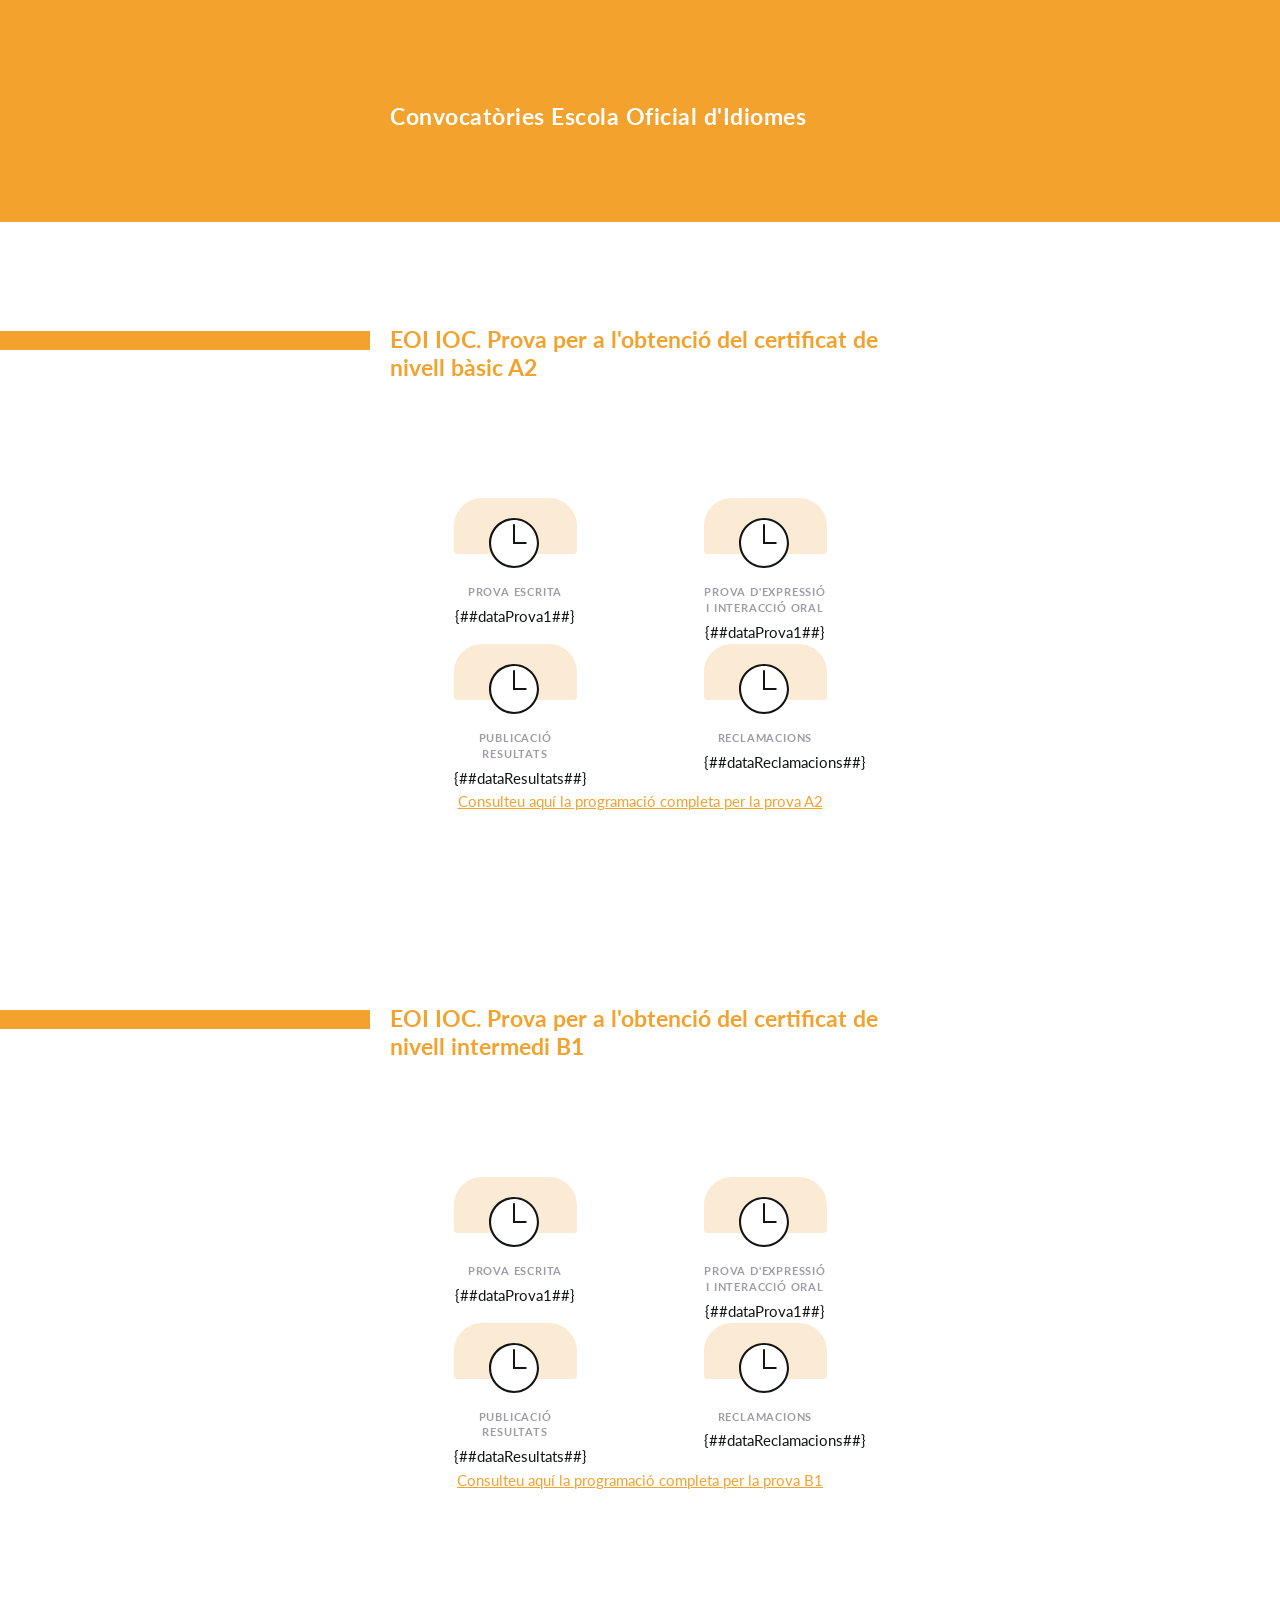
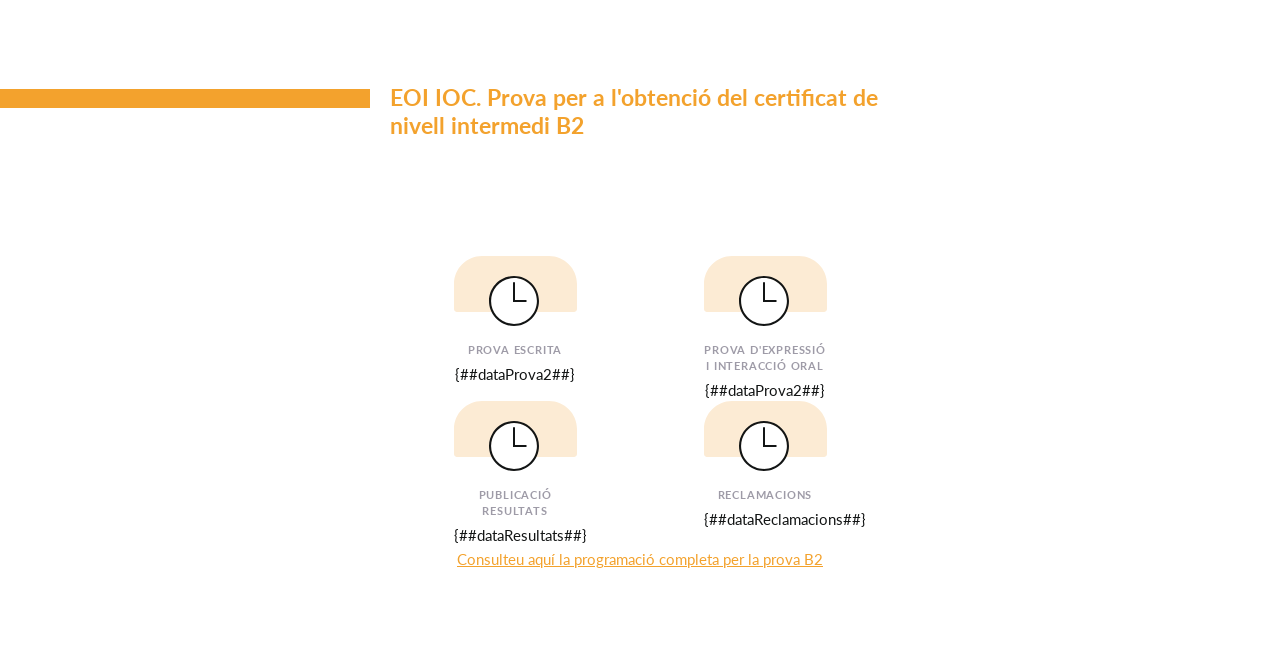
==== projects/convocatoriesoficialseoi/exporter/xhtml/exportDocument/templates/index.html @ 2612826d "Renamed eoi project" ====
<!doctype html>

<html lang="en">
<head>
    <meta charset="utf-8">
    <meta http-equiv="x-ua-compatible" content="ie=edge">
    <title>IOC - Convocatòries Escola Oficial d'Idiomes</title>
    <meta name="description" content="Convocatòria EOI">
    <meta name="viewport" content="width=device-width, initial-scale=1, shrink-to-fit=no">
    <link href="https://fonts.googleapis.com/css?family=Lato:400,400i,700,700i" rel="stylesheet">
    <link rel="stylesheet" href="main.css">
</head>
<body>

<!-- Capçalera -->
<header class="main_header">
    <div class="own_container">
        <h1>Convocatòries Escola Oficial d'Idiomes</h1>
    </div>
</header>
<!-- /Capçalera -->

<!-- Títol A2 -->
<header class="secondary_header">

    <div class="own_container">
        <div class="focus_stripe"></div>
        <h2>EOI IOC. Prova per a l'obtenció del certificat de nivell bàsic A2</h2>
    </div>
</header>
<!-- /Títol A2 -->


<!-- Secció A2 -->
<section class="section section1">
    <div class="own_container">
        <div class="section1_container">
            <div class="section1_content_row1">
                <div class="section1_element">
                    <div class="section1_icona" id="durada_icona"></div>
                    <h3>Prova escrita</h3>
                    <p>{##dataProva1##}</p>
                </div>
                <div class="section1_element">
                    <div class="section1_icona" id="durada_icona"></div>
                    <h3>Prova d'expressió i interacció oral</h3>
                    <p>{##dataProva1##}</p>
                </div>
            </div>

            <div class="section1_content_row1">
                <div class="section1_element">
                    <div class="section1_icona" id="durada_icona"></div>
                    <h3>Publicació resultats</h3>
                    <p>{##dataResultats##}</p>
                </div>
                <div class="section1_element">
                    <div class="section1_icona" id="durada_icona"></div>
                    <h3>Reclamacions</h3>
                    <p>{##dataReclamacions##}</p>
                </div>

            </div>
        </div>
        <a target="_blank" href="c_sencer/ca2.html">Consulteu aquí la programació completa per la prova A2</a>
    </div>
</section>
<!-- /Secció A2 -->


<!-- Títol B1 -->
<header class="secondary_header">

    <div class="own_container">
        <div class="focus_stripe"></div>
        <h2>EOI IOC. Prova per a l'obtenció del certificat de nivell intermedi B1</h2>
    </div>
</header>
<!-- /TítolB1 -->


<!-- Secció B1 -->
<section class="section section1">
    <div class="own_container">
        <div class="section1_container">
            <div class="section1_content_row1">
                <div class="section1_element">
                    <div class="section1_icona" id="durada_icona"></div>
                    <h3>Prova escrita</h3>
                    <p>{##dataProva1##}</p>
                </div>
                <div class="section1_element">
                    <div class="section1_icona" id="durada_icona"></div>
                    <h3>Prova d'expressió i interacció oral</h3>
                    <p>{##dataProva1##}</p>
                </div>
            </div>

            <div class="section1_content_row1">
                <div class="section1_element">
                    <div class="section1_icona" id="durada_icona"></div>
                    <h3>Publicació resultats</h3>
                    <p>{##dataResultats##}</p>
                </div>
                <div class="section1_element">
                    <div class="section1_icona" id="durada_icona"></div>
                    <h3>Reclamacions</h3>
                    <p>{##dataReclamacions##}</p>
                </div>

            </div>
        </div>
        <a target="_blank" href="c_sencer/cb1.html">Consulteu aquí la programació completa per la prova B1</a>
    </div>
</section>
<!-- /Secció B1 -->

<!-- Títol B2-->
<header class="secondary_header">

    <div class="own_container">
        <div class="focus_stripe"></div>
        <h2>EOI IOC. Prova per a l'obtenció del certificat de nivell intermedi B2</h2>
    </div>
</header>
<!-- /Títol B2 -->


<!-- Secció B2 -->
<section class="section section1">
    <div class="own_container">
        <div class="section1_container">
            <div class="section1_content_row1">
                <div class="section1_element">
                    <div class="section1_icona" id="durada_icona"></div>
                    <h3>Prova escrita</h3>
                    <p>{##dataProva2##}</p>
                </div>
                <div class="section1_element">
                    <div class="section1_icona" id="durada_icona"></div>
                    <h3>Prova d'expressió i interacció oral</h3>
                    <p>{##dataProva2##}</p>
                </div>
            </div>

            <div class="section1_content_row1">
                <div class="section1_element">
                    <div class="section1_icona" id="durada_icona"></div>
                    <h3>Publicació resultats</h3>
                    <p>{##dataResultats##}</p>
                </div>
                <div class="section1_element">
                    <div class="section1_icona" id="durada_icona"></div>
                    <h3>Reclamacions</h3>
                    <p>{##dataReclamacions##}</p>
                </div>

            </div>
        </div>
        <a target="_blank" href="c_sencer/cb2.html">Consulteu aquí la programació completa per la prova B2</a>
    </div>
</section>
<!-- /Secció B2 -->


</body>
</html>
---- projects/convocatoriesoficialseoi/exporter/xhtml/exportDocument/templates/main.css ----
/* General rules */

body {
  margin: 0;
  font-family: 'Lato', sans-serif;
  -webkit-font-smoothing: antialiased;
  -moz-osx-font-smoothing: grayscale;
  color: #131515;
}

h1, h2, h3, h4, h5, h6, p, li, ul {
  margin: 0;
  padding: 0;
  font-weight: normal;
}

h2 {
  color: #f3a22d;
}

h3 {
  font-size: 11px;
  font-weight: bold;
  letter-spacing: 0.8px;
  text-transform: uppercase;
  color: rgba(39, 33, 60, 0.45);
}

a {
  color: #f3a22d;

  font-weight: bold;
  line-height: 1.4;
}

.own_container {
  width: auto;
  margin-left: 5%;
  margin-right: 5%;
}

/* Capçalera */

.main_header {
  width: 100%;
  padding-bottom: 28px;
  background-color: #f3a22d;
}

.main_header h1 {
  padding-top: 38px;
  font-size: 20px;
  line-height: normal;
  font-weight: bold;
  letter-spacing: 0;
  color: #ffffff;
  -webkit-transition: padding-top .1s;
  transition: padding-top .1s;
}

/* Títol (capçalera secundària) */

.secondary_header {
  position: relative;
  width: 100%;
  padding-top: 22px;
}

.secondary_header h2 {
  font-size: 19px;
  font-weight: bold;
  color: #f3a22d;
  text-align: left;
}

.focus_stripe {
  display: none;
}
/* Section general rules */

.section {
  font-size: 15px;
  line-height: 1.45;
  text-align: center;
  color: #131515;
}

hr {
  width: 56px;
  border: .5px solid #f3a22d;
  -webkit-transition: width .4s;
  transition: width .4s;
}

/* Section 1 */

.section1 {
  margin: 48px 0 48px 0;
}

.section1_container {
  display: -webkit-box;
  display: -ms-flexbox;
  display: flex;
  -webkit-box-orient: vertical;
  -webkit-box-direction: normal;
      -ms-flex-direction: column;
          flex-direction: column;
}

.section1_content_row1,
.section1_content_row2 {
  display: flex;
  flex-direction: row;
  justify-content: space-around;
  align-content: flex-start;
  align-items: flex-start;
}

.section1_content_row2,
.section1_content_row3  {
  margin-top: 32px;
}

.section1_content_row3  {
  width: 78%;
  margin-left: auto;
  margin-right: auto;
}

.section1_content_row3 .franja_color {
  background-color: #fcebd4;
  height: 45px;
  margin-left: auto;
  margin-right: auto;
  margin-bottom: 25px;
  border-top-left-radius: 27px;
  border-top-right-radius: 27px;
}


.section1_element {
  width: 96px;
}

.section1_icona {
  background-size: contain;
  background-repeat: no-repeat;
  width: 123px;
}



.section1 a {
  line-height: 1.4;
  font-size: 15px;
  line-height: normal;
  font-weight: normal;
}

#durada_icona {
  height: 55px;
  background-image: url("img/durada-icona.svg");
}

#professor_icona {
  height: 54px;
  background-image: url("img/professor-icona.svg");
}

#material_icona {
  height: 56px;
  background-image: url("img/material-icona.svg");
}

#dedicacio_icona {
  height: 60px;
  background-image: url("img/dedicacio-icona.svg");
}

#requisits_icona {
  height: 57px;
  width: 97px;
  margin: 10px auto 0 auto;
  background-image: url("img/requisits-icona.svg");
}

.section1_element img {
  width: 96px;
}

.section1 h3 {
  font-size: 10px;
  margin-top: 10px;
  margin-bottom: 4px;
}

.section1 p {
  font-size: 13px;
}

.section1 ul {
  padding-left: 21px;
}

.section1 li {
  font-size: 13px;
  text-align: left;
}

/* Section 2 */

.section2 {
  margin: 33px 0 37px 0;
}

/* Section 3 */


/*** Itinerari recomanat */

.section3 {
  margin: 34px 0 26px 0;
}

.section3 h2 {
  font-size: 19px;
  font-weight: bold;
  text-align: center;
  padding-bottom: 42px;
}

.section3 h2:last-of-type {
  margin-top: 28px;
  padding-bottom: 18px;
}

.section3_itinerari {
  display: -webkit-box;
  display: -ms-flexbox;
  display: flex;
  -webkit-box-orient: vertical;
  -webkit-box-direction: normal;
      -ms-flex-direction: column;
          flex-direction: column;
  -webkit-box-pack: justify;
      -ms-flex-pack: justify;
          justify-content: space-between;
  -ms-flex-line-pack: start;
      align-content: flex-start;
  -webkit-box-align: start;
      -ms-flex-align: start;
          align-items: flex-start;
  padding-bottom: 40px;
}

.section3 h3 {
  -ms-flex-item-align: center;
      align-self: center;
  font-size: 14px;
  font-weight: bold;
  line-height: 1.2;
  text-align: center;
  width: 80%;
  color: rgba(39, 33, 60, 0.65);
  text-transform: none;
  margin-bottom: 14px;
  letter-spacing: 0 !important;
}


.section3 h3 span {
  color: #f3a22d;
}


.section3 .requadre_itinerari {
  display: -webkit-box;
  display: -ms-flexbox;
  display: flex;
  -ms-flex-wrap: wrap;
      flex-wrap: wrap;
  -webkit-box-pack: justify;
      -ms-flex-pack: justify;
          justify-content: space-between;
  -ms-flex-line-pack: justify;
      align-content: space-between;
  margin: 0 auto;
  width: 299px;
  height: 90px;
}

.section3 .requadre_itinerari .rectangle {
  width: 73px;
  height: 44px;
  background-color: #f9c9e1;
  -webkit-box-sizing: border-box;
          box-sizing: border-box;
  padding: 2px;
}

.section3 .requadre_itinerari .rectangle:nth-of-type(1) {
  border-top-left-radius: 3px;
}

.section3 .requadre_itinerari .rectangle:nth-of-type(4) {
  border-top-right-radius: 3px;
}

.section3 .requadre_itinerari .rectangle:nth-of-type(5) {
  border-bottom-left-radius: 3px;
}

.section3 .requadre_itinerari .rectangle:nth-of-type(8) {
  border-bottom-right-radius: 3px;
}

.section3 .requadre_itinerari .rectangle_destacat {
  background-color: #f3a22d;
  display: -webkit-box;
  display: -ms-flexbox;
  display: flex;
  -webkit-box-pack: center;
      -ms-flex-pack: center;
          justify-content: center;
  -webkit-box-align: center;
      -ms-flex-align: center;
          align-items: center;
  color: #ffffff;
  font-size: 14px;
  font-weight: bold;
  line-height: 1.14;
  text-align: center;
}

/*** Distribució horària */

.section3 .requadre_distribucio {
  display: -webkit-box;
  display: -ms-flexbox;
  display: flex;
  -ms-flex-wrap: wrap;
      flex-wrap: wrap;
  -webkit-box-pack: justify;
      -ms-flex-pack: justify;
          justify-content: space-between;
  -ms-flex-line-pack: justify;
      align-content: space-between;
  width: 298px;
  height: 182px;
  margin: 0 auto;
}

.section3 .requadre_distribucio .rectangle_simple {
  display: -webkit-box;
  display: -ms-flexbox;
  display: flex;
  -webkit-box-align: center;
      -ms-flex-align: center;
          align-items: center;
  -webkit-box-pack: center;
      -ms-flex-pack: center;
          justify-content: center;
  width: 73px;
  height: 44px;
  background-color: #f9c9e1;

}

.section3 .requadre_distribucio .rectangle_doble {
  display: -webkit-box;
  display: -ms-flexbox;
  display: flex;
  -webkit-box-align: center;
      -ms-flex-align: center;
          align-items: center;
  -webkit-box-pack: center;
      -ms-flex-pack: center;
          justify-content: center;
  width: 148px;
  height: 44px;
  background-color: #f3a22d;

}

.section3 .requadre_distribucio .rectangle_doble:nth-of-type(1) {
  background-color: #ffffff !important;
  font-size: 14px;
  font-weight: bold;
}

.section3 .requadre_distribucio .rectangle_doble:nth-of-type(2) {
  background-color: #ffffff !important;
  font-size: 14px;
  font-weight: bold;
}

.section3 .requadre_distribucio .rectangle_doble:nth-of-type(3) {
  border-top-left-radius: 3px;
  font-size: 17px;
  color: #ffffff;
}

.section3 .requadre_distribucio .rectangle_doble:nth-of-type(4) {
  border-top-right-radius: 3px;
  font-size: 17px;
  color: #ffffff;
}

.section3 .requadre_distribucio .rectangle_simple:nth-of-type(5) {
  border-bottom-left-radius: 3px;
  font-size: 17px;
  color: #f3a22d;
}

.section3 .requadre_distribucio .rectangle_simple:nth-of-type(6) {
  font-size: 17px;
  color: #f3a22d;
}

.section3 .requadre_distribucio .rectangle_simple:nth-of-type(7) {
  font-size: 17px;
  color: #f3a22d;
}

.section3 .requadre_distribucio .rectangle_simple:nth-of-type(8) {
  border-bottom-right-radius: 3px;
  font-size: 17px;
  color: #f3a22d;
}

.section3 .requadre_distribucio .rectangle_simple:nth-of-type(9) {
  background-color: #ffffff !important;
  font-size: 14px;
}

.section3 .requadre_distribucio .rectangle_simple:nth-of-type(10) {
  background-color: #ffffff !important;
  font-size: 14px;
}

.section3 .requadre_distribucio .rectangle_simple:nth-of-type(11) {
  background-color: #ffffff !important;
  font-size: 14px;
}

.section3 .requadre_distribucio .rectangle_simple:nth-of-type(12) {
  background-color: #ffffff !important;
  font-size: 14px;
}

.containerDistribHoraria {
  margin: 34px 0 26px 0;
  font-family: 'Lato', sans-serif;
}

.rowDistribHoraria {
  display: -webkit-box;
  display: -ms-flexbox;
  display: flex;
  -webkit-box-align: center;
      -ms-flex-align: center;
          align-items: center;
  -webkit-box-pack: center;
      -ms-flex-pack: center;
          justify-content: center;
  margin: 0 auto;
  height: 50px;
  width: 420px;
  -webkit-box-sizing: border-box;
          box-sizing: border-box;
}

.cellDistribHoraria {
  display: -webkit-box;
  display: -ms-flexbox;
  display: flex;
  -webkit-box-align: center;
      -ms-flex-align: center;
          align-items: center;
  -webkit-box-pack: center;
      -ms-flex-pack: center;
          justify-content: center;
  /* Style */
  height: 100%;
  width: 100%;
  border: 1px solid #ffffff;
  -webkit-box-sizing: border-box;
          box-sizing: border-box;
}

#rowDistribHoraria1 .cellDistribHoraria {
  color: #4C4C4C;
  font-size: 16px;
  font-weight: 700;
}

#rowDistribHoraria2 .cellDistribHoraria {
  background-color: #f3a22d;
  color: #ffffff;
  font-size: 19px;
}

#rowDistribHoraria2 .cellDistribHoraria:first-child {
  border-top-left-radius: 4px;
}

#rowDistribHoraria2 .cellDistribHoraria:last-child {
  border-top-right-radius: 4px;
}

#rowDistribHoraria3 .cellDistribHoraria {
  background-color: #F9C9E1;
  color: #f3a22d;
  font-size: 19px;
}

#rowDistribHoraria2 .cellDistribHoraria:first-child {
  border-top-left-radius: 4px;
}

#rowDistribHoraria2 .cellDistribHoraria:last-child {
  border-top-right-radius: 4px;
}

#rowDistribHoraria1 .cellDistribHoraria {
  color: #4C4C4C;
  font-size: 16px;
}

/* Section 4 */

.section4 {
  margin: 34px 0 26px 0;
}

.section4 h2 {
  font-size: 19px;
  font-weight: bold;
  text-align: center;
  padding-bottom: 42px;
}

.requadre_eines {
  width: 280px;
  height: 400px;
  margin: 0 auto;
  position: relative;
}

.requadre_eines h4 {
  font-size: 12px;
  font-weight: bold;
  line-height: 0.94;
  text-align: center;
  color: #3F3850;
}

.requadre_eines h3 {
  font-size: 8.5px;
  font-weight: bold;
  letter-spacing: 0.6px;
  text-align: center;
  margin-top: 3px;
}

.puzzle {
  display: -webkit-box;
  display: -ms-flexbox;
  display: flex;
  -webkit-box-orient: horizontal;
  -webkit-box-direction: normal;
      -ms-flex-direction: row;
          flex-direction: row;
  -ms-flex-wrap: wrap;
      flex-wrap: wrap;
  -webkit-box-pack: center;
      -ms-flex-pack: center;
          justify-content: center;
  -webkit-box-align: center;
      -ms-flex-align: center;
          align-items: center;
  -ms-flex-line-pack: center;
      align-content: center;
}

.puzzle.puzzle_dalt {
  width: 280px;
  height: 90px;
  background-image: url("img/puzzle-dalt.svg");
  background-size: cover;    
  background-repeat: no-repeat;
}

.puzzle.puzzle_mig {
  width: 281px;
  height: 92px;
  background-image: url("img/puzzle-mig.svg");
  background-size: cover;
  background-repeat: no-repeat;
}

.puzzle.puzzle_baix {
  width: 282px;
  height: 74px;
  background-image: url("img/puzzle-baix.svg");
  background-size: contain;
  background-repeat: no-repeat;
}

#puzzle1 {
/*  width: 280px;
  height: 90px;
  background-image: url("img/puzzle-dalt.svg");
  background-size: cover;*/
  position: absolute;
  top: 0px;
}

#puzzle2 {
/*  width: 281px;
  height: 92px;
  background-image: url("img/puzzle-mig.svg");
  background-size: cover;
  background-repeat: no-repeat;*/
  position: absolute;
  top: 72px;
}

#puzzle3 {
/*  width: 281px;
  height: 92px;
  background-image: url("img/puzzle-mig.svg");
  background-size: cover;
  background-repeat: no-repeat;*/
  position: absolute;
  top: 146px;
}

#puzzle4 {
/*  width: 281px;
  height: 92px;
  background-image: url("img/puzzle-mig.svg");
  background-size: cover;
  background-repeat: no-repeat;*/
  position: absolute;
  top: 220px;
}

#puzzle5 {
/*  width: 282px;
  height: 74px;
  background-image: url("img/puzzle-baix.svg");
  background-size: contain;
  background-repeat: no-repeat;*/
  position: absolute;
  top: 294.5px;
  left: 0px;
}

.section4_icona {
  background-size: contain;
  background-repeat: no-repeat;
  margin-right: 12px;
}

#llibre_icona {
  height: 21px;
  width: 27px;
  background-image: url("img/llibre-icona.svg");
  margin-bottom: 10px;
}

#exercicis_icona {
  height: 20px;
  width: 29px;
  background-image: url("img/exercicis-icona.svg");
  margin-bottom: 4px;
}

#forum_icona {
  height: 18px;
  width: 29px;
  background-image: url("img/forum-icona.svg");
  margin-bottom: 4px;
}

#questionari_icona {
  height: 22px;
  width: 20px;
  background-image: url("img/questionari-icona.svg");
}

#avaluacio_icona {
  height: 21px;
  width: 22px;
  background-image: url("img/avaluacio-icona.svg");
}


.puzzle_baix img,
.puzzle_baix h4 {
    margin-top: 8px;
}

.puzzle_dalt img,
.puzzle_dalt h4 {
    margin-top: -10px;
}

/* Section 5 */

.section5 {
  margin: 34px 0 56px 0;
}

.section5 h2 {
  font-size: 19px;
  font-weight: bold;
  text-align: center;
  padding-bottom: 42px;
}

.section5 .own_table th {
  height: 40px;
  width: 145px;
  background-color: #f3a22d;
  color: #ffffff;
  font-size: 10.5px;
  font-weight: bold;
  letter-spacing: 0.6px;
  text-transform: uppercase;
}

.section5 .own_table td {
  height: 40px;
  width: 145px;
  background-color: #f9c9e1;
  font-size: 13px;
  color: #f3a22d;
}

.section5 .own_table th[rowspan] {
  width: 65px;
  font-size: 12px;
}

/* Section 6 */

.section6 {
  margin: 34px 0 56px 0;
}

.section6 h2 {
  font-size: 19px;
  font-weight: bold;
  text-align: center;
  padding-bottom: 42px;
}

.section6 .own_table {
  margin-top: 32px;
  margin-bottom: 32px;
}

.section6 .own_table th {
  height: 40px;
  width: 145px;
  background-color: #f3a22d;
  color: #ffffff;
  font-size: 10.5px;
  font-weight: bold;
  letter-spacing: 0.6px;
  text-transform: uppercase;
}

.section6 .own_table td {
  height: 40px;
  background-color: #f9c9e1;
  font-size: 12px;
  color: #f3a22d;
}

.section6 .own_table th:first-of-type {
  width: 65px;
  font-size: 12px;
  padding: 0 5px;
}

.section6 p span {
  font-weight: 700;
  color: #f3a22d;
}

/* Section 7 */

.section7 {
  margin: 38px 0 56px 0;
}

.section7 h2 {
  font-size: 19px;
  font-weight: bold;
  text-align: center;
  padding-bottom: 42px;
}

.section7 .panell_pafs {
  display: -webkit-box;
  display: -ms-flexbox;
  display: flex;
  -ms-flex-wrap: wrap;
      flex-wrap: wrap;
  -webkit-box-pack: justify;
      -ms-flex-pack: justify;
          justify-content: space-between;
  -ms-flex-line-pack: justify;
      align-content: space-between;
  margin: 0 auto;
  width: 280px;
  height: 300px;

}

.section7_icona {
  background-size: contain;
  background-repeat: no-repeat;
  height: 80px;
  width: 71px;
  margin: 0 auto 10px auto;
}

#paf-1-icona {
  background-image: url("img/paf-1-icona.svg");
}

#paf-2-icona {
  background-image: url("img/paf-2-icona.svg");
}

.section7 .panell_pafs p {
  font-size: 14px;
}

.section7 h3 {
  font-size: 16px;
  text-align: center;
  color: #f3a22d;
  margin-bottom: 27px;
}

.section7 .vertical_separator {
  border-left: 1px solid #E8ADCB;
  height: 92px;
  width: 1px;
  margin-top: 35px;
}

.section7 .horizontal_separator {
  border-bottom: 1px solid #E8ADCB;
  height: 1px;
  width: 48px;
  margin-top: 27px;
  margin-bottom: 35px;
  margin-left: auto;
  margin-right: auto;
}

.section7 p span {
  font-weight: 700;
  color: #f3a22d;
}

/* Section 8 */

.section8 {
  margin: 38px 0 56px 0;
}

.section8 h2 {
  font-size: 19px;
  font-weight: bold;
  text-align: center;
  padding-bottom: 42px;
}

.section8 .panell_qualificacions {
  width: 280px;
  margin: 0 auto;
}

.section8 .panell_qualificacio {
  display: -webkit-box;
  display: -ms-flexbox;
  display: flex;
  -webkit-box-orient: horizontal;
  -webkit-box-direction: normal;
      -ms-flex-direction: row;
          flex-direction: row;
  -ms-flex-wrap: wrap;
      flex-wrap: wrap;
  -webkit-box-pack: center;
      -ms-flex-pack: center;
          justify-content: center;
  -webkit-box-align: end;
      -ms-flex-align: end;
          align-items: flex-end;
  margin-bottom: 30px;
}

.section8 .unitat_num {
  font-size: 15px;
  text-transform: uppercase;
  width: 46px;
  margin-right: 12px;
  margin-bottom: 9px;
}

#final p {
  font-weight: bold;
  letter-spacing: 0.9px;
  color: #f3a22d;
}

.section8 .percentatges_chart {
  display: -webkit-box;
  display: -ms-flexbox;
  display: flex;
  -webkit-box-orient: horizontal;
  -webkit-box-direction: normal;
      -ms-flex-direction: row;
          flex-direction: row;
  -ms-flex-wrap: wrap;
      flex-wrap: wrap;
  -webkit-box-pack: center;
      -ms-flex-pack: center;
          justify-content: center;
  -webkit-box-align: end;
      -ms-flex-align: end;
          align-items: flex-end;
}

.section8 .percentatges_chart div p {
  height: 24px;
  font-size: 14px;
}

.section8 .chart_primer div {
    display: -webkit-box;
    display: -ms-flexbox;
    display: flex;
    -webkit-box-align: center;
        -ms-flex-align: center;
            align-items: center;
    -webkit-box-pack: center;
        -ms-flex-pack: center;
            justify-content: center;
    height: 40px;
    border-top-left-radius: 20px;
    border-bottom-left-radius: 20px;
    background-color: #f9c9e1;
    color: #f3a22d;
    margin-right: 2px;
    font-size: 12.5px;
}

.section8 .chart_segon div {
    width: 20px;
    display: -webkit-box;
    display: -ms-flexbox;
    display: flex;
    -webkit-box-align: center;
        -ms-flex-align: center;
            align-items: center;
    -webkit-box-pack: center;
        -ms-flex-pack: center;
            justify-content: center;
    height: 40px;
    border-top-right-radius: 20px;
    border-bottom-right-radius: 20px;
    background-color: #f9c9e1;
    color: #f3a22d;
    font-size: 15px;
    margin-right: 2px;
    font-size: 12.5px;
}

#fila1_percentatge_paf {
  width: 147px;
}

#fila1_percentatge_eac {
  width: 63px;
}

#fila2_percentatge_paf {
  width: 147px;
}

#fila2_percentatge_eac {
  width: 63px;
}

#fila3_percentatge_paf {
  width: 105px;
}

#fila3_percentatge_eac {
  width: 105px;
}

.section8 a {
  font-size: 14px;
  display: block;
  width: 152px;
  margin: 54px auto 0 auto;
}


.containerQualificacio {
  margin: 34px 0 26px 0;
  font-family: 'Lato', sans-serif;
}

.rowQualificacio {
  position: relative;
  display: -webkit-box;
  display: -ms-flexbox;
  display: flex;
  -webkit-box-align: center;
      -ms-flex-align: center;
          align-items: center;
  -webkit-box-pack: center;
      -ms-flex-pack: center;
          justify-content: center;
  margin: 0 auto;
  height: 50px;
  width: 420px;
  -webkit-box-sizing: border-box;
          box-sizing: border-box;
}

.cellQualificacio {
  display: -webkit-box;
  display: -ms-flexbox;
  display: flex;
  -webkit-box-align: center;
      -ms-flex-align: center;
          align-items: center;
  -webkit-box-pack: center;
      -ms-flex-pack: center;
          justify-content: center;
  height: 40px;
  -webkit-box-sizing: border-box;
          box-sizing: border-box;
}

[id*="title_row"] .cellQualificacio {
  background-color: #F9C9E1;
  color: #f3a22d;
  font-size: 15px;
  border: 1px solid #ffffff;
}

[id*="title_row"] .cellQualificacio:first-child {
  font-size: 17px;
}

.cellQualificacio:first-child {
  width: 100px;
  background-color: #ffffff;
  color: #302A44;
  margin-right: 30px;
}

.cellQualificacio:nth-child(2) {
  border-top-left-radius: 60px;  
  border-bottom-left-radius: 60px;
}

.cellQualificacio:last-child {
  border-top-right-radius: 60px;  
  border-bottom-right-radius: 60px;
}

[id*="title_row"]:last-child .cellQualificacio:first-child {
  color: #f3a22d;
  font-size: 16px;
  font-weight: 700;
  letter-spacing: .8px;
}

[id*="percent_row"] {
  margin-top: 18px;
  margin-bottom: -12px;
}

[id*="percent_row"] .cellQualificacio:first-child {
  visibility: hidden;
}

[id*="title_row"] .smallCell span {
  font-size: 12px;
  line-height: .9;
  text-align: center;
/*  -webkit-transform: translateY(28px);
      -ms-transform: translateY(28px);
          transform: translateY(28px);*/
  -webkit-transform: rotate(-90deg);
      -ms-transform: rotate(-90deg);
          transform: rotate(-90deg);
}

/*[id*="title_row"] .smallCell span:before {
  content: "↑ ";
  display: block;
  font-size: 20px;
}*/

/* Media queries */

/* Small devices (landscape phones, 576px and up) */
@media (min-width: 576px) {
  /* Own container media query */

  .own_container {
    width: 500px;
    margin-left: auto;
    margin-right: auto;
  }

  /* Capçalera media query */

  .main_header h1 {
    padding-top: 102px;
    padding-bottom: 64px;
    font-size: 23px;
    font-weight: bold;
    letter-spacing: .5px;
    color: #ffffff;
  }

  /* Títol (capçalera secundària) media query */

  .secondary_header {
    padding-top: 103px;
  }

  .secondary_header h2 {
    font-size: 23px;
    text-align: left;
  }

  .focus_stripe {
    display: block;
    position: absolute;
    top: 109px;
    height: 19px;
    width: 2000px;
    background-color: #f3a22d;
    margin-left: -2020px;
  }

  /* Section general rules media query */

  .section {
    font-size: 17px;
    line-height: 1.45;
    text-align: center;
    color: #131515;
  }

  hr {
    width: 138px;
  }

  /* Section 1 media query */

  .section1 {
    margin: 117px 0 87px 0;
  }

  .section1_container {
    display: -webkit-box;
    display: -ms-flexbox;
    display: flex;
    -webkit-box-orient: vertical;
    -webkit-box-direction: normal;
        -ms-flex-direction: column;
            flex-direction: column;
  }


  .section1_content_row2,
  .section1_content_row3 {
    margin-top: 56px;
  }

  .section1_element {
    width: 123px;
  }

  .section1_icona {
    width: 123px;
  }

  #durada_icona {
    height: 70px;
  }

  #professor_icona {
    height: 69px;
  }

  #material_icona {
    height: 71px;
  }

  #dedicacio_icona {
    height: 76px;
  }

  #requisits_icona {
    height: 72px;
    width: 123px;
    margin: 0 auto;
  }

  .section1_content_row3 .franja_color {
    height: 56px;
    margin-bottom: 34px;
  }

  .section1 h3 {
    font-size: 11px;
    margin-top: 16px;
    margin-bottom: 6px;
  }

  .section1 p {
    font-size: 15px;
  }


  
  .section1 li {
    font-size: 15px;
    text-align: left;
  }

  /* Section 3 media query */

  /*** Itinerari recomanat */

  .section3 {
    margin: 62px 0 48px 0;
  }

  .section3_itinerari {
    -webkit-box-orient: horizontal;
    -webkit-box-direction: normal;
        -ms-flex-direction: row;
            flex-direction: row;
    padding-bottom: 40px;
  }

  .section3 h2 {
    font-size: 20px;
    text-align: center;
    padding-bottom: 60px;
  }

  .section3 h2:last-of-type {
    margin-top: 76px;
    padding-bottom: 30px;
  }

  .section3 h3 {
    font-size: 16px;
    text-align: left;
    width: 170px;
    color: rgba(39, 33, 60, 0.65);
    text-transform: none;
    margin-bottom: 0px;
    letter-spacing: 0 !important;
  }

  .section3 .requadre_itinerari {
    width: 299px;
    height: 90px;
  }

  .section3 .requadre_itinerari .rectangle {
    width: 73px;
    height: 44px;
  }

  .section3 .requadre_itinerari .rectangle_destacat p {
    font-size: 14px;
  }

  /*** Distribució horària */

  .section3 .requadre_distribucio {
    width: 413px;
    height: 206px;
  }

  .section3 .requadre_distribucio .rectangle_simple {
    width: 101px;
    height: 50px;
  }

  .section3 .requadre_distribucio .rectangle_doble {
    width: 205px;
    height: 50px;
  }

  .section3 .requadre_distribucio .rectangle_doble:nth-of-type(1) {
    font-size: 16px;
  }

  .section3 .requadre_distribucio .rectangle_doble:nth-of-type(2) {
    font-size: 16px;
  }

  .section3 .requadre_distribucio .rectangle_doble:nth-of-type(3) {
    font-size: 19px;
  }

  .section3 .requadre_distribucio .rectangle_doble:nth-of-type(4) {
    font-size: 19px;
  }

  .section3 .requadre_distribucio .rectangle_simple:nth-of-type(5) {
    font-size: 19px;
  }

  .section3 .requadre_distribucio .rectangle_simple:nth-of-type(6) {
    font-size: 19px;
  }

  .section3 .requadre_distribucio .rectangle_simple:nth-of-type(7) {
    font-size: 19px;
  }

  .section3 .requadre_distribucio .rectangle_simple:nth-of-type(8) {
    font-size: 19px;
  }

  .section3 .requadre_distribucio .rectangle_simple:nth-of-type(9) {
    font-size: 16px;
  }

  .section3 .requadre_distribucio .rectangle_simple:nth-of-type(10) {
    font-size: 16px;
  }

  .section3 .requadre_distribucio .rectangle_simple:nth-of-type(11) {
    font-size: 16px;
  }

  .section3 .requadre_distribucio .rectangle_simple:nth-of-type(12) {
    font-size: 16px;
  }

  /* Section 4 media query */

  .section4 {
    margin: 66px 0 -14px 0;
  }

  .section4 h2 {
    font-size: 20px;
    padding-bottom: 62px;
  }

  .requadre_eines {
    width: 370px;
    height: 600px;
    margin: 0 auto;
    position: relative;
  }

  .requadre_eines h4 {
    font-size: 17px;
    font-weight: bold;
    line-height: 0.94;
    text-align: center;
    color: #3F3850;
  }

  .requadre_eines h3 {
    font-size: 10px;
    font-weight: bold;
    letter-spacing: 0.6px;
    text-align: center;
    margin-top: 5px;
  }

  .puzzle {
    display: -webkit-box;
    display: -ms-flexbox;
    display: flex;
    -webkit-box-orient: horizontal;
    -webkit-box-direction: normal;
        -ms-flex-direction: row;
            flex-direction: row;
    -ms-flex-wrap: wrap;
        flex-wrap: wrap;
    -webkit-box-pack: center;
        -ms-flex-pack: center;
            justify-content: center;
    -webkit-box-align: center;
        -ms-flex-align: center;
            align-items: center;
    -ms-flex-line-pack: center;
        align-content: center;
  }

    .puzzle.puzzle_dalt {
        height: 120px;
        background-image: url("img/puzzle-dalt.svg");
        background-size: contain;
        background-repeat: no-repeat;
    }

    .puzzle.puzzle_mig {
        height: 123.5px;
        background-image: url("img/puzzle-mig.svg");
        background-size: contain;
    }

    .puzzle.puzzle_baix {
      height: 120px;
      background-image: url("img/puzzle-baix.svg");
      background-size: contain;
      background-repeat: no-repeat;
    }

  #puzzle1 {
    width: 372px;
/*    height: 120px;
    background-image: url("img/puzzle-dalt.svg");
    background-size: contain;*/
    top: -1px;
    /*background-repeat: no-repeat;*/
  }

  #puzzle2 {
    width: 372px;
/*    height: 123.5px;
    background-image: url("img/puzzle-mig.svg");
    background-size: contain;*/
    top: 95px;
  }

  #puzzle3 {
    width: 373.5px;
/*    height: 123.5px;
    background-image: url("img/puzzle-mig.svg");
    background-size: contain;*/
    top: 194px;
  }

  #puzzle4 {
    width: 371px;
/*    height: 122.5px;
    background-image: url("img/puzzle-mig.svg");
    background-size: cover;*/
    top: 292.5px;
    left: 1.5px;
  }

  #puzzle5 {
    width: 371px;
/*    height: 120px;
    background-image: url("img/puzzle-baix.svg");
    background-size: contain;*/
    top: 392px;
    left: 2.1px;
  }

  .section4_icona {
    background-size: contain;
    background-repeat: no-repeat;
    margin-right: 22px;
  }

  #llibre_icona {
    height: 31px;
    width: 40px;
    background-image: url("img/llibre-icona.svg");
    margin-bottom: 12px;
  }

  #exercicis_icona {
    height: 31px;
    width: 43px;
    background-image: url("img/exercicis-icona.svg");
    margin-bottom: 6px;
  }

  #forum_icona {
    height: 25px;
    width: 40px;
    background-image: url("img/forum-icona.svg");
    margin-bottom: 8px;
  }

  #questionari_icona {
    height: 35px;
    width: 31px;
    background-image: url("img/questionari-icona.svg");
    margin-bottom: 2px;
  }

  #avaluacio_icona {
    height: 34px;
    width: 35px;
    background-image: url("img/avaluacio-icona.svg");
    margin-bottom: 4px;
  }

  .puzzle_baix img,
  .puzzle_baix h4 {
      margin-top: 0px;
  }

  .puzzle_dalt img,
  .puzzle_dalt h4 {
      margin-top: -14px;
  }

  /* Section 5 media query */

  .section5 {
    margin: 66px 0 100px 0;
  }

  .section5 h2 {
    font-size: 20px;
    padding-bottom: 62px;
  }

  .section5 .own_table th {
    font-size: 11.5px;
    letter-spacing: 0.6px;
  }

  .section5 .own_table td {
    font-size: 15px;
    color: #f3a22d;
  }

  .section5 .own_table th[rowspan] {
    font-size: 15px;
  }

  /* Section 6 media query */

  .section6 {
    margin: 66px 0 80px 0;
  }

  .section6 h2 {
    font-size: 20px;
    padding-bottom: 62px;
  }

  .section6 .own_table {
    margin-top: 44px;
    margin-bottom: 44px;
  }

  .section6 .own_table th {
    font-size: 11.5px;
    letter-spacing: 0.6px;
  }

  .section6 .own_table td {
    font-size: 15px;
    color: #f3a22d;
  }

  .section6 .own_table th:first-of-type {
    font-size: 15px;
  }

  /* Section 7 media query */

  .section7 {
    margin: 66px 0 80px 0;
  }

  .section7 h2 {
    font-size: 20px;
    padding-bottom: 62px;
  }

  .section7 .panell_pafs {
    width: 380px;
    margin-bottom: 28px;
  }

  .section7 .panell_pafs p {
    font-size: 15px;
  }

  .section7 h3 {
    font-size: 18px;
  }

  /* Section 8 media query */

  .section8 {
    margin: 66px 0 140px 0;
  }

  .section8 h2 {
    font-size: 20px;
    padding-bottom: 62px;
  }

  .section8 .panell_qualificacions {
    width: 420px;
    margin-bottom: 28px;
  }

  .section8 .unitat_num {
    font-size: 16px;
    width: 52px;
  }

  .section8 .percentatges_chart div p {
    height: 30px;
    font-size: 16px;
  }

  .section8 .chart_primer div {
      font-size: 15px;
  }

  .section8 .chart_segon div {
      font-size: 15px;
  }

  #fila1_percentatge_paf {
    width: 238px;
  }

  #fila1_percentatge_eac {
    width: 102px;
  }

  #fila2_percentatge_paf {
    width: 238px;
  }

  #fila2_percentatge_eac {
    width: 102px;
  }

  #fila3_percentatge_paf {
    width: 170px;
  }

  #fila3_percentatge_eac {
    width: 170px;
  }

  .section8 a {
    font-size: 15px;
    display: block;
    width: 152px;
    margin: 104px auto 0 auto;
  }

}
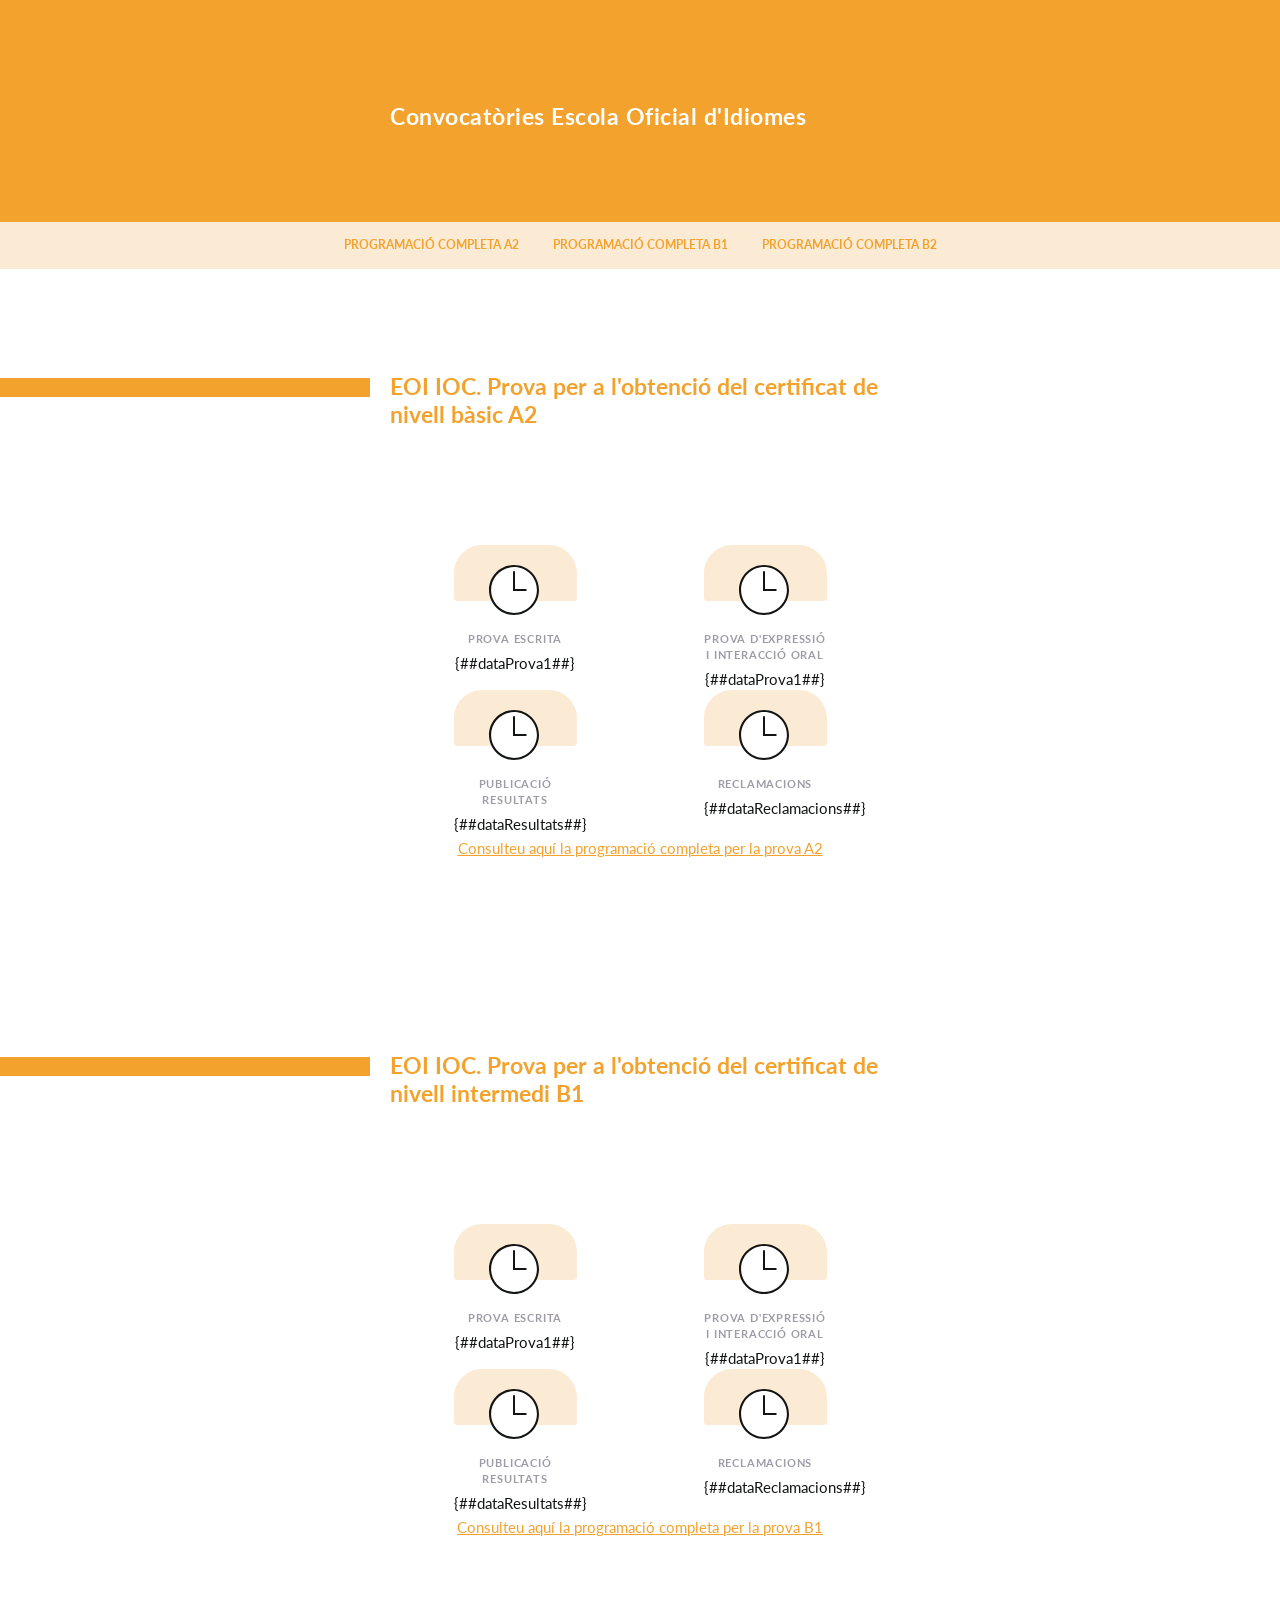
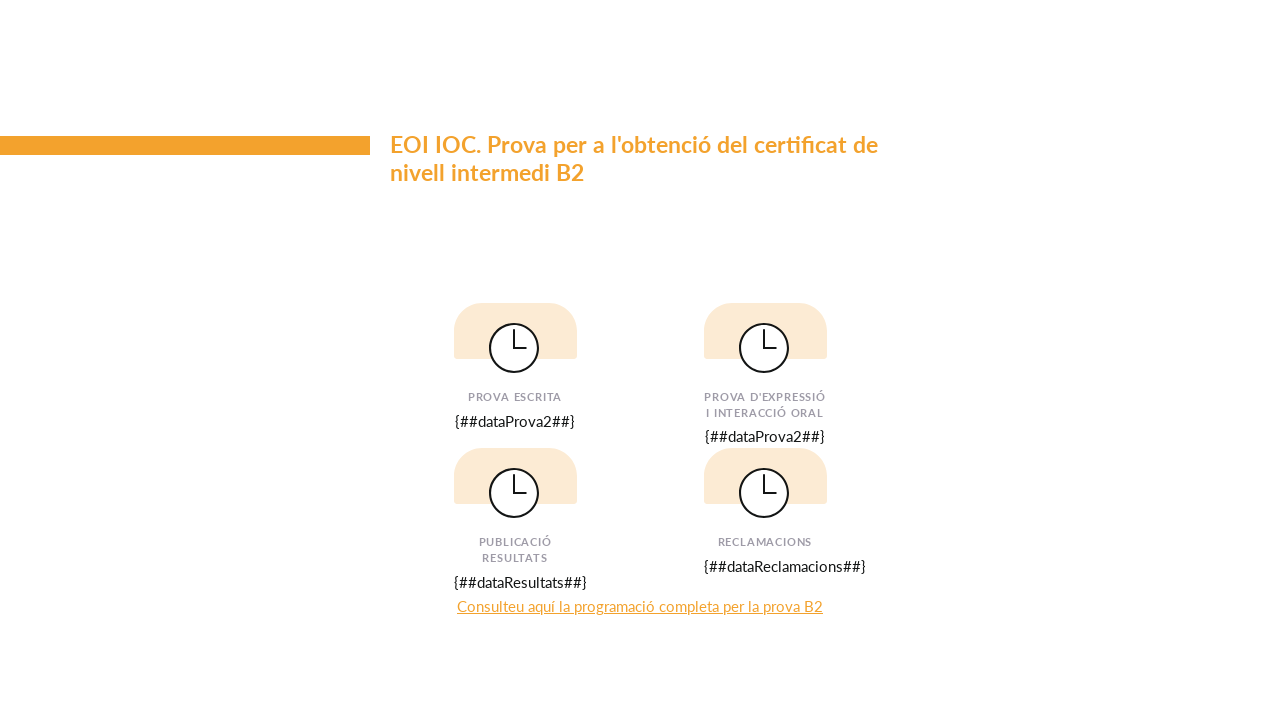
==== commit 929df2c9: "Minor changes to html template" ====
--- a/projects/convocatoriesoficialseoi/exporter/xhtml/exportDocument/templates/index.html
+++ b/projects/convocatoriesoficialseoi/exporter/xhtml/exportDocument/templates/index.html
@@ -20,6 +20,17 @@
 </header>
 <!-- /Capçalera -->
 
+<!-- Barra de navegació !-->
+<nav>
+    <ul>
+        <li><a target="_blank" href="c_sencer/ca2.html">Programació completa A2</a></li>
+        <li><a target="_blank" href="c_sencer/cb1.html">Programació completa B1</a></li>
+        <li><a target="_blank" href="c_sencer/cb2.html">Programació completa B2</a></li>
+    </ul>
+
+</nav>
+
+
 <!-- Títol A2 -->
 <header class="secondary_header">
 
@@ -29,6 +40,8 @@
     </div>
 </header>
 <!-- /Títol A2 -->
+
+
 
 
 <!-- Secció A2 -->
--- a/projects/convocatoriesoficialseoi/exporter/xhtml/exportDocument/templates/main.css
+++ b/projects/convocatoriesoficialseoi/exporter/xhtml/exportDocument/templates/main.css
@@ -1677,3 +1677,31 @@
   }
 
 }
+
+/*Barra de navegació principal*/
+nav {
+  width: 100%;
+  background-color: #fcebd4;
+  text-align: center;
+}
+
+nav ul{
+  list-style: none;
+}
+
+nav li {
+  display: inline-block;
+}
+
+nav a {
+  padding: 15px;
+  font-size: 12px;
+  text-transform: uppercase;
+  text-decoration: none;
+  display: inline-block;
+}
+
+nav a:hover {
+  background-color: #f3a22d;
+  color: #ffffff;
+}
